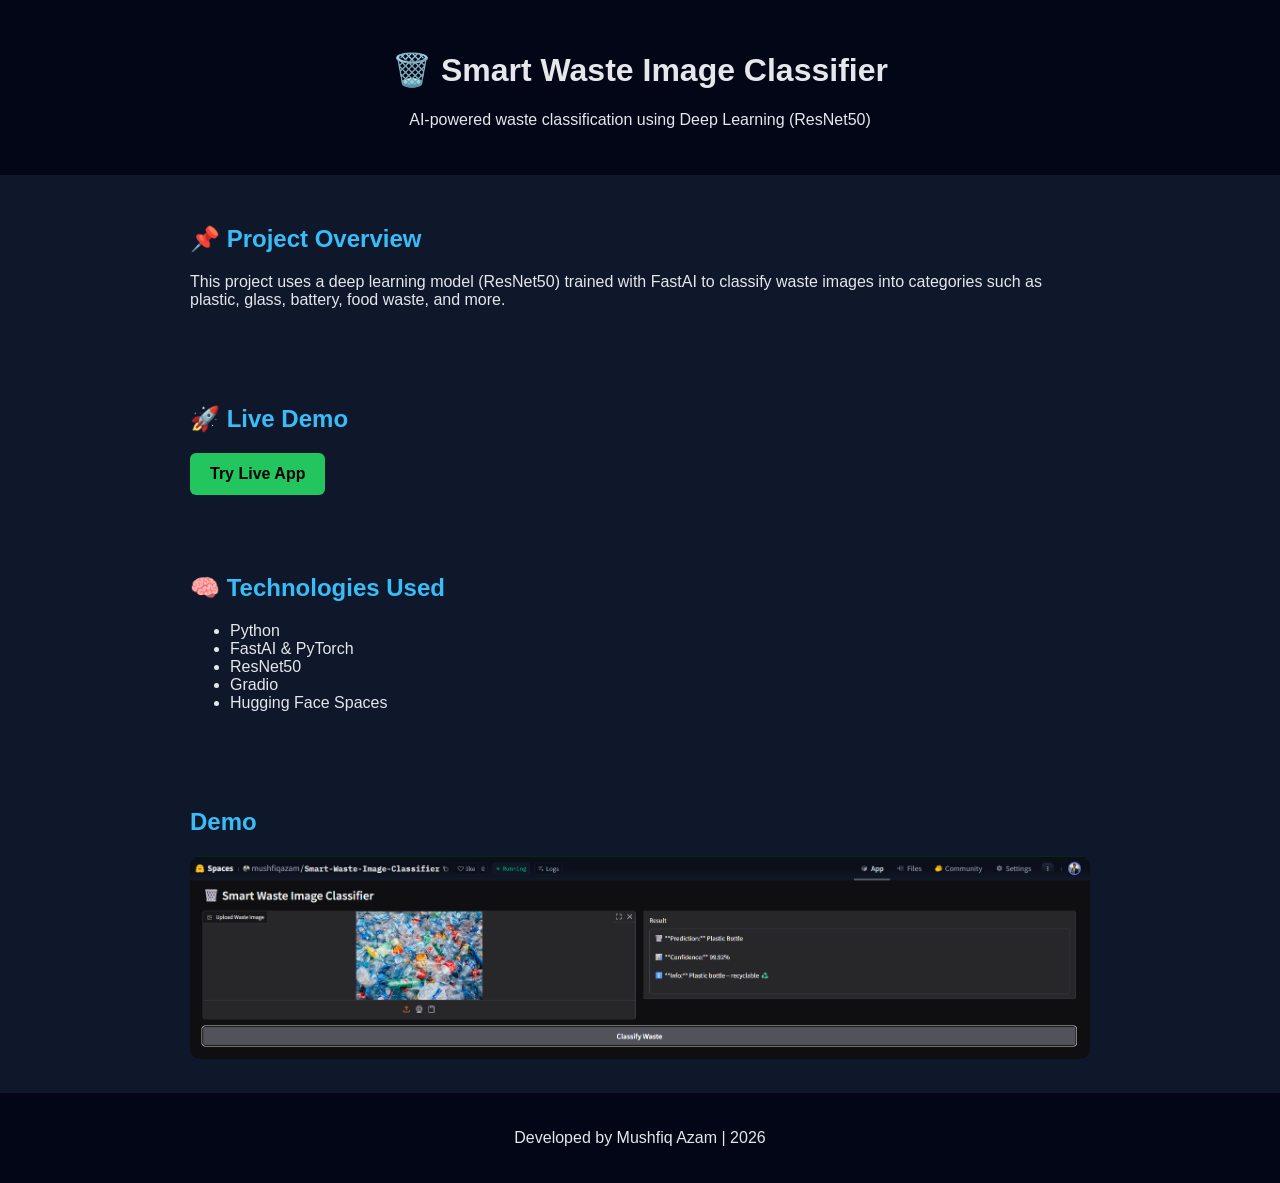
==== index.html @ 4e3b75c1 "Add files via upload" ====
<!DOCTYPE html>
<html lang="en">
<head>
  <meta charset="UTF-8">
  <title>Smart Waste Image Classifier</title>
  <link rel="stylesheet" href="style.css">
</head>
<body>

<header>
  <h1>🗑️ Smart Waste Image Classifier</h1>
  <p>AI-powered waste classification using Deep Learning (ResNet50)</p>
</header>

<section>
  <h2>📌 Project Overview</h2>
  <p>
    This project uses a deep learning model (ResNet50) trained with FastAI
    to classify waste images into categories such as plastic, glass,
    battery, food waste, and more.
  </p>
</section>

<section>
  <h2>🚀 Live Demo</h2>
  <a href="https://huggingface.co/spaces/mushfiqazam/Smart-Waste-Image-Classifier"
     target="_blank" class="btn">
     Try Live App
  </a>
</section>

<section>
  <h2>🧠 Technologies Used</h2>
  <ul>
    <li>Python</li>
    <li>FastAI & PyTorch</li>
    <li>ResNet50</li>
    <li>Gradio</li>
    <li>Hugging Face Spaces</li>
  </ul>
</section>

<section>
  <h2>Demo</h2>
  <img src="assets/demo.png" alt="Smart Waste Classifier Demo">
</section>

<footer>
  <p>Developed by Mushfiq Azam | 2026</p>
</footer>

</body>
</html>
---- style.css ----
body {
  font-family: Arial, sans-serif;
  background: #0f172a;
  color: #e5e7eb;
  margin: 0;
}

header {
  background: #020617;
  padding: 30px;
  text-align: center;
}

section {
  padding: 30px;
  max-width: 900px;
  margin: auto;
}

h2 {
  color: #38bdf8;
}

.btn {
  display: inline-block;
  padding: 12px 20px;
  background: #22c55e;
  color: black;
  text-decoration: none;
  border-radius: 6px;
  font-weight: bold;
}

img {
  max-width: 100%;
  border-radius: 10px;
}

footer {
  text-align: center;
  padding: 20px;
  background: #020617;
}
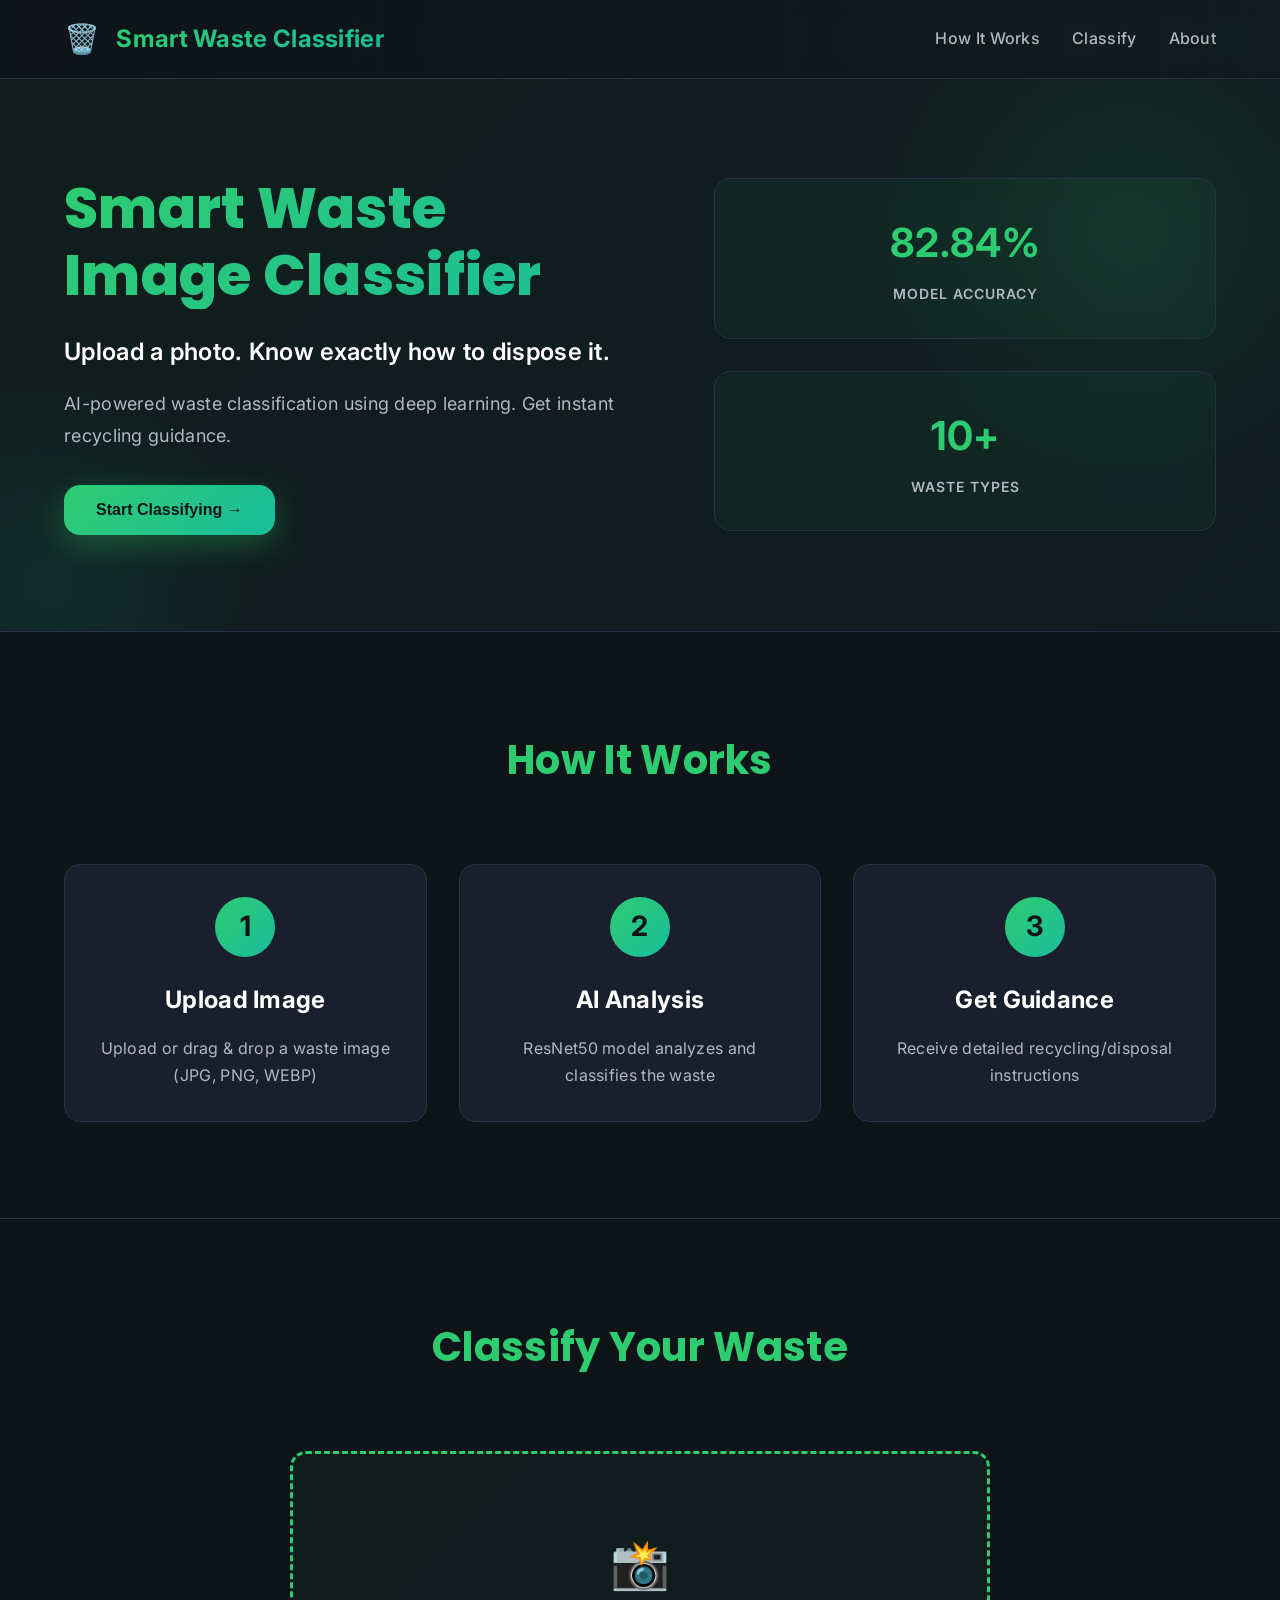
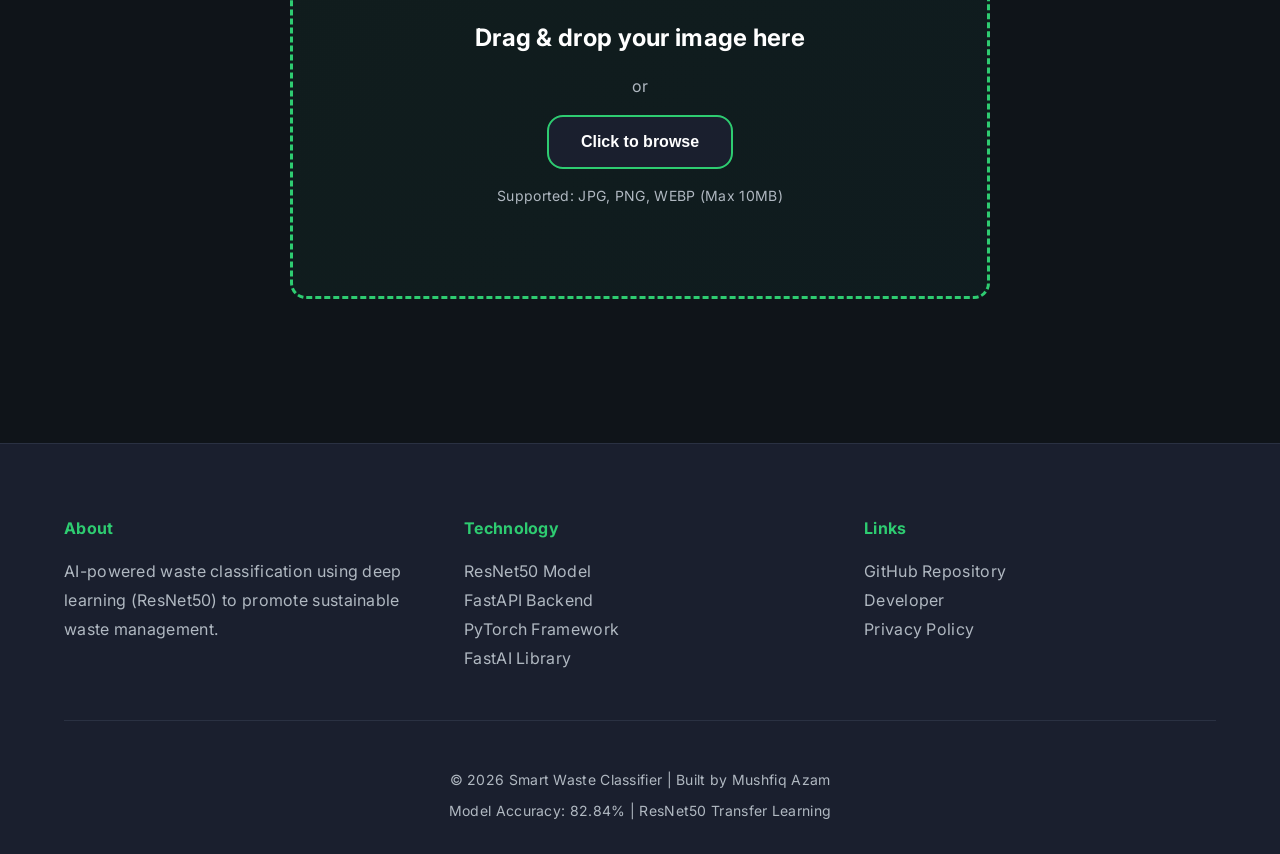
==== commit 1f203969: "Complete Phase 2: Frontend UI Design - Build modern, responsive landing page with hero section - Cre" ====
--- a/index.html
+++ b/index.html
@@ -1,53 +1,247 @@
-<!DOCTYPE html>
-<html lang="en">
-<head>
-  <meta charset="UTF-8">
-  <title>Smart Waste Image Classifier</title>
-  <link rel="stylesheet" href="style.css">
-</head>
-<body>
-
-<header>
-  <h1>🗑️ Smart Waste Image Classifier</h1>
-  <p>AI-powered waste classification using Deep Learning (ResNet50)</p>
-</header>
-
-<section>
-  <h2>📌 Project Overview</h2>
-  <p>
-    This project uses a deep learning model (ResNet50) trained with FastAI
-    to classify waste images into categories such as plastic, glass,
-    battery, food waste, and more.
-  </p>
-</section>
-
-<section>
-  <h2>🚀 Live Demo</h2>
-  <a href="https://huggingface.co/spaces/mushfiqazam/Smart-Waste-Image-Classifier"
-     target="_blank" class="btn">
-     Try Live App
-  </a>
-</section>
-
-<section>
-  <h2>🧠 Technologies Used</h2>
-  <ul>
-    <li>Python</li>
-    <li>FastAI & PyTorch</li>
-    <li>ResNet50</li>
-    <li>Gradio</li>
-    <li>Hugging Face Spaces</li>
-  </ul>
-</section>
-
-<section>
-  <h2>Demo</h2>
-  <img src="assets/demo.png" alt="Smart Waste Classifier Demo">
-</section>
-
-<footer>
-  <p>Developed by Mushfiq Azam | 2026</p>
-</footer>
-
-</body>
-</html>
+<!DOCTYPE html>
+<html lang="en">
+
+<head>
+  <meta charset="UTF-8">
+  <meta name="viewport" content="width=device-width, initial-scale=1.0">
+  <title>Smart Waste Classifier — AI-Powered Recycling Guide</title>
+  <meta name="description"
+    content="Upload a waste image and get instant recycling guidance. AI-powered classification using ResNet50.">
+  <meta name="theme-color" content="#2ECC71">
+
+  <!-- Open Graph / Social Sharing -->
+  <meta property="og:title" content="Smart Waste Classifier">
+  <meta property="og:description" content="Upload a photo. Know exactly how to dispose it.">
+  <meta property="og:type" content="website">
+  <meta property="og:url" content="https://mushfiq-azam.github.io/smart-waste-image-classifier/">
+
+  <!-- Favicon -->
+  <link rel="icon" type="image/svg+xml"
+    href="data:image/svg+xml,<svg xmlns='http://www.w3.org/2000/svg' viewBox='0 0 100 100'><text y='.9em' font-size='90'>🗑️</text></svg>">
+
+  <!-- Google Fonts -->
+  <link rel="preconnect" href="https://fonts.googleapis.com">
+  <link rel="preconnect" href="https://fonts.gstatic.com" crossorigin>
+  <link
+    href="https://fonts.googleapis.com/css2?family=Inter:wght@300;400;500;600;700&family=Poppins:wght@600;700;800&display=swap"
+    rel="stylesheet">
+
+  <link rel="stylesheet" href="style.css">
+</head>
+
+<body>
+
+  <!-- Navigation -->
+  <nav class="navbar">
+    <div class="container">
+      <div class="navbar-brand">
+        <span class="logo">🗑️</span>
+        <span class="brand-text">Smart Waste Classifier</span>
+      </div>
+      <div class="nav-links">
+        <a href="#how-it-works">How It Works</a>
+        <a href="#classifier">Classify</a>
+        <a href="#footer">About</a>
+      </div>
+    </div>
+  </nav>
+
+  <!-- Hero Section -->
+  <section class="hero">
+    <div class="container">
+      <div class="hero-content">
+        <h1 class="hero-title">
+          Smart Waste<br>Image Classifier
+        </h1>
+        <p class="hero-subtitle">
+          Upload a photo. Know exactly how to dispose it.
+        </p>
+        <p class="hero-description">
+          AI-powered waste classification using deep learning. Get instant recycling guidance.
+        </p>
+        <button class="btn-primary btn-lg" onclick="scrollToClassifier()">
+          Start Classifying →
+        </button>
+      </div>
+      <div class="hero-stats">
+        <div class="stat">
+          <div class="stat-number">82.84%</div>
+          <div class="stat-label">Model Accuracy</div>
+        </div>
+        <div class="stat">
+          <div class="stat-number">10+</div>
+          <div class="stat-label">Waste Types</div>
+        </div>
+      </div>
+    </div>
+  </section>
+
+  <!-- How It Works Section -->
+  <section id="how-it-works" class="how-it-works">
+    <div class="container">
+      <h2>How It Works</h2>
+      <div class="steps">
+        <div class="step">
+          <div class="step-number">1</div>
+          <h3>Upload Image</h3>
+          <p>Upload or drag & drop a waste image (JPG, PNG, WEBP)</p>
+        </div>
+        <div class="step">
+          <div class="step-number">2</div>
+          <h3>AI Analysis</h3>
+          <p>ResNet50 model analyzes and classifies the waste</p>
+        </div>
+        <div class="step">
+          <div class="step-number">3</div>
+          <h3>Get Guidance</h3>
+          <p>Receive detailed recycling/disposal instructions</p>
+        </div>
+      </div>
+    </div>
+  </section>
+
+  <!-- Classifier Section -->
+  <section id="classifier" class="classifier">
+    <div class="container">
+      <h2>Classify Your Waste</h2>
+
+      <!-- Upload Area -->
+      <div id="upload-section" class="upload-section">
+        <div id="upload-area" class="upload-area">
+          <div class="upload-icon">📸</div>
+          <h3>Drag & drop your image here</h3>
+          <p>or</p>
+          <button type="button" class="btn-secondary" onclick="document.getElementById('file-input').click()">
+            Click to browse
+          </button>
+          <p class="upload-hint">Supported: JPG, PNG, WEBP (Max 10MB)</p>
+          <input type="file" id="file-input" hidden accept="image/jpeg,image/png,image/webp">
+        </div>
+
+        <!-- Image Preview -->
+        <div id="preview-section" class="preview-section hidden">
+          <img id="preview-image" src="" alt="Preview">
+          <button class="btn-remove" onclick="resetClassifier()" title="Remove image">✕</button>
+        </div>
+      </div>
+
+      <!-- Loading Spinner -->
+      <div id="loading" class="loading hidden">
+        <div class="spinner"></div>
+        <p>Analyzing image...</p>
+      </div>
+
+      <!-- Result Section -->
+      <div id="result-section" class="result-section hidden">
+        <div class="result-card">
+          <div class="result-header">
+            <h3>Prediction Result</h3>
+          </div>
+
+          <div class="result-content">
+            <!-- Waste Category -->
+            <div class="category-display">
+              <div id="category-badge" class="category-badge">
+                <span id="category-label">Loading...</span>
+              </div>
+            </div>
+
+            <!-- Confidence -->
+            <div class="confidence-section">
+              <div class="confidence-label">
+                <span>Confidence</span>
+                <span id="confidence-percent">0%</span>
+              </div>
+              <div class="confidence-bar-container">
+                <div id="confidence-bar" class="confidence-bar" style="width: 0%"></div>
+              </div>
+            </div>
+
+            <!-- Recyclable Status -->
+            <div id="recyclable-status" class="recyclable-status">
+              <span id="recyclable-icon">♻️</span>
+              <span id="recyclable-text">Recyclable</span>
+            </div>
+
+            <!-- Guidance -->
+            <div class="guidance-section">
+              <h4>♻️ Disposal Guidance</h4>
+              <p id="guidance-text">Loading guidance...</p>
+            </div>
+
+            <!-- Tips -->
+            <div id="tips-section" class="tips-section">
+              <h4>💡 Tips</h4>
+              <ul id="tips-list">
+                <li>Check local guidelines</li>
+              </ul>
+            </div>
+
+            <!-- Low Confidence Warning -->
+            <div id="low-confidence-warning" class="warning hidden">
+              <span class="warning-icon">⚠️</span>
+              <span>Low confidence detected. Try a clearer photo for better results.</span>
+            </div>
+          </div>
+
+          <!-- Action Buttons -->
+          <div class="result-actions">
+            <button class="btn-primary" onclick="resetClassifier()">
+              🔄 Try Another Image
+            </button>
+            <button class="btn-secondary" id="share-btn" onclick="shareResult()">
+              📤 Share Result
+            </button>
+          </div>
+        </div>
+      </div>
+
+      <!-- Error Message -->
+      <div id="error-message" class="error-message hidden">
+        <span class="error-icon">❌</span>
+        <span id="error-text">An error occurred</span>
+        <button class="error-close" onclick="closeError()">✕</button>
+      </div>
+    </div>
+  </section>
+
+  <!-- Footer -->
+  <footer id="footer" class="footer">
+    <div class="container">
+      <div class="footer-content">
+        <div class="footer-section">
+          <h4>About</h4>
+          <p>AI-powered waste classification using deep learning (ResNet50) to promote sustainable waste management.</p>
+        </div>
+        <div class="footer-section">
+          <h4>Technology</h4>
+          <ul>
+            <li>ResNet50 Model</li>
+            <li>FastAPI Backend</li>
+            <li>PyTorch Framework</li>
+            <li>FastAI Library</li>
+          </ul>
+        </div>
+        <div class="footer-section">
+          <h4>Links</h4>
+          <ul>
+            <li><a href="https://github.com/Mushfiq-Azam/smart-waste-image-classifier" target="_blank">GitHub
+                Repository</a></li>
+            <li><a href="https://github.com/Mushfiq-Azam" target="_blank">Developer</a></li>
+            <li><a href="#" target="_blank">Privacy Policy</a></li>
+          </ul>
+        </div>
+      </div>
+      <div class="footer-bottom">
+        <p>&copy; 2026 Smart Waste Classifier | Built by Mushfiq Azam</p>
+        <p>Model Accuracy: 82.84% | ResNet50 Transfer Learning</p>
+      </div>
+    </div>
+  </footer>
+
+  <!-- Scripts -->
+  <script src="assets/app.js"></script>
+
+</body>
+
+</html>
--- a/style.css
+++ b/style.css
@@ -1,43 +1,930 @@
-body {
-  font-family: Arial, sans-serif;
-  background: #0f172a;
-  color: #e5e7eb;
-  margin: 0;
-}
-
-header {
-  background: #020617;
-  padding: 30px;
-  text-align: center;
-}
-
-section {
-  padding: 30px;
-  max-width: 900px;
-  margin: auto;
-}
-
-h2 {
-  color: #38bdf8;
-}
-
-.btn {
-  display: inline-block;
-  padding: 12px 20px;
-  background: #22c55e;
-  color: black;
-  text-decoration: none;
-  border-radius: 6px;
-  font-weight: bold;
-}
-
-img {
-  max-width: 100%;
-  border-radius: 10px;
-}
-
-footer {
-  text-align: center;
-  padding: 20px;
-  background: #020617;
-}
+/* ===========================
+   GLOBAL STYLES & VARIABLES
+   =========================== */
+
+:root {
+  --primary-color: #2ECC71;
+  --secondary-color: #1ABC9C;
+  --dark-bg: #0F1419;
+  --card-bg: #1A1F2E;
+  --text-primary: #FFFFFF;
+  --text-secondary: #B0B8C1;
+  --border-color: #2A3142;
+  --success: #27AE60;
+  --warning: #F39C12;
+  --danger: #E74C3C;
+  --info: #3498DB;
+
+  --spacing-xs: 0.25rem;
+  --spacing-sm: 0.5rem;
+  --spacing-md: 1rem;
+  --spacing-lg: 1.5rem;
+  --spacing-xl: 2rem;
+  --spacing-2xl: 3rem;
+
+  --radius-sm: 0.375rem;
+  --radius-md: 0.5rem;
+  --radius-lg: 1rem;
+  --radius-xl: 1.5rem;
+
+  --transition: all 0.3s ease;
+}
+
+* {
+  margin: 0;
+  padding: 0;
+  box-sizing: border-box;
+}
+
+html {
+  scroll-behavior: smooth;
+}
+
+body {
+  font-family: 'Inter', sans-serif;
+  background-color: var(--dark-bg);
+  color: var(--text-primary);
+  line-height: 1.6;
+  letter-spacing: 0.3px;
+}
+
+.container {
+  max-width: 1200px;
+  margin: 0 auto;
+  padding: 0 var(--spacing-lg);
+}
+
+/* ===========================
+   NAVIGATION
+   =========================== */
+
+.navbar {
+  background: linear-gradient(to right, rgba(15, 20, 25, 0.95), rgba(26, 188, 156, 0.05));
+  backdrop-filter: blur(10px);
+  border-bottom: 1px solid var(--border-color);
+  position: sticky;
+  top: 0;
+  z-index: 100;
+  padding: var(--spacing-md) 0;
+}
+
+.navbar .container {
+  display: flex;
+  justify-content: space-between;
+  align-items: center;
+}
+
+.navbar-brand {
+  display: flex;
+  align-items: center;
+  gap: var(--spacing-md);
+  font-size: 1.5rem;
+  font-weight: 700;
+  color: var(--primary-color);
+}
+
+.logo {
+  font-size: 1.8rem;
+}
+
+.brand-text {
+  background: linear-gradient(135deg, var(--primary-color), var(--secondary-color));
+  -webkit-background-clip: text;
+  -webkit-text-fill-color: transparent;
+  background-clip: text;
+}
+
+.nav-links {
+  display: flex;
+  gap: var(--spacing-xl);
+  align-items: center;
+}
+
+.nav-links a {
+  color: var(--text-secondary);
+  text-decoration: none;
+  font-weight: 500;
+  transition: var(--transition);
+  position: relative;
+}
+
+.nav-links a::after {
+  content: '';
+  position: absolute;
+  bottom: -4px;
+  left: 0;
+  width: 0;
+  height: 2px;
+  background: var(--primary-color);
+  transition: width 0.3s ease;
+}
+
+.nav-links a:hover {
+  color: var(--primary-color);
+}
+
+.nav-links a:hover::after {
+  width: 100%;
+}
+
+/* ===========================
+   HERO SECTION
+   =========================== */
+
+.hero {
+  background: linear-gradient(135deg, rgba(46, 204, 113, 0.05) 0%, rgba(26, 188, 156, 0.05) 100%);
+  border-bottom: 1px solid var(--border-color);
+  padding: calc(var(--spacing-2xl) * 2) var(--spacing-lg);
+  position: relative;
+  overflow: hidden;
+}
+
+.hero::before {
+  content: '';
+  position: absolute;
+  width: 500px;
+  height: 500px;
+  background: radial-gradient(circle, rgba(46, 204, 113, 0.1) 0%, transparent 70%);
+  border-radius: 50%;
+  top: -100px;
+  right: -100px;
+}
+
+.hero::after {
+  content: '';
+  position: absolute;
+  width: 400px;
+  height: 400px;
+  background: radial-gradient(circle, rgba(26, 188, 156, 0.1) 0%, transparent 70%);
+  border-radius: 50%;
+  bottom: -150px;
+  left: -150px;
+}
+
+.hero .container {
+  display: grid;
+  grid-template-columns: 1.2fr 1fr;
+  gap: var(--spacing-2xl);
+  align-items: center;
+  position: relative;
+  z-index: 1;
+}
+
+.hero-content h1 {
+  font-family: 'Poppins', sans-serif;
+  font-size: 3.5rem;
+  font-weight: 800;
+  line-height: 1.2;
+  margin-bottom: var(--spacing-lg);
+  background: linear-gradient(135deg, var(--primary-color), var(--secondary-color));
+  -webkit-background-clip: text;
+  -webkit-text-fill-color: transparent;
+  background-clip: text;
+  animation: fadeInUp 0.6s ease 0.2s both;
+}
+
+.hero-subtitle {
+  font-size: 1.5rem;
+  font-weight: 600;
+  color: var(--text-primary);
+  margin-bottom: var(--spacing-md);
+  animation: fadeInUp 0.6s ease 0.3s both;
+}
+
+.hero-description {
+  font-size: 1.125rem;
+  color: var(--text-secondary);
+  margin-bottom: var(--spacing-xl);
+  animation: fadeInUp 0.6s ease 0.4s both;
+  line-height: 1.8;
+}
+
+.btn-lg {
+  animation: fadeInUp 0.6s ease 0.5s both;
+}
+
+.hero-stats {
+  display: flex;
+  gap: var(--spacing-xl);
+  flex-direction: column;
+  justify-content: center;
+}
+
+.stat {
+  background: rgba(46, 204, 113, 0.05);
+  border: 1px solid var(--border-color);
+  padding: var(--spacing-xl);
+  border-radius: var(--radius-lg);
+  text-align: center;
+  backdrop-filter: blur(10px);
+  transition: var(--transition);
+}
+
+.stat:hover {
+  background: rgba(46, 204, 113, 0.1);
+  border-color: var(--primary-color);
+  transform: translateY(-4px);
+}
+
+.stat-number {
+  font-size: 2.5rem;
+  font-weight: 700;
+  color: var(--primary-color);
+  margin-bottom: var(--spacing-sm);
+}
+
+.stat-label {
+  color: var(--text-secondary);
+  font-size: 0.875rem;
+  font-weight: 600;
+  text-transform: uppercase;
+  letter-spacing: 1px;
+}
+
+/* ===========================
+   HOW IT WORKS
+   =========================== */
+
+.how-it-works {
+  padding: calc(var(--spacing-2xl) * 2) var(--spacing-lg);
+  border-bottom: 1px solid var(--border-color);
+}
+
+.how-it-works h2 {
+  font-family: 'Poppins', sans-serif;
+  font-size: 2.5rem;
+  margin-bottom: calc(var(--spacing-2xl) * 1.5);
+  text-align: center;
+  color: var(--primary-color);
+}
+
+.steps {
+  display: grid;
+  grid-template-columns: repeat(auto-fit, minmax(280px, 1fr));
+  gap: var(--spacing-xl);
+}
+
+.step {
+  background: var(--card-bg);
+  border: 1px solid var(--border-color);
+  padding: var(--spacing-xl);
+  border-radius: var(--radius-lg);
+  text-align: center;
+  transition: var(--transition);
+  position: relative;
+}
+
+.step::before {
+  content: '';
+  position: absolute;
+  top: 0;
+  left: 0;
+  right: 0;
+  height: 4px;
+  background: linear-gradient(to right, var(--primary-color), var(--secondary-color));
+  border-radius: var(--radius-lg) var(--radius-lg) 0 0;
+  transform: scaleX(0);
+  transition: transform 0.3s ease;
+}
+
+.step:hover::before {
+  transform: scaleX(1);
+}
+
+.step:hover {
+  background: rgba(46, 204, 113, 0.05);
+  transform: translateY(-8px);
+}
+
+.step-number {
+  display: inline-flex;
+  align-items: center;
+  justify-content: center;
+  width: 60px;
+  height: 60px;
+  background: linear-gradient(135deg, var(--primary-color), var(--secondary-color));
+  color: var(--dark-bg);
+  font-size: 1.75rem;
+  font-weight: 700;
+  border-radius: 50%;
+  margin-bottom: var(--spacing-lg);
+}
+
+.step h3 {
+  font-size: 1.5rem;
+  margin-bottom: var(--spacing-md);
+  color: var(--text-primary);
+}
+
+.step p {
+  color: var(--text-secondary);
+  line-height: 1.7;
+}
+
+/* ===========================
+   CLASSIFIER SECTION
+   =========================== */
+
+.classifier {
+  padding: calc(var(--spacing-2xl) * 2) var(--spacing-lg);
+}
+
+.classifier h2 {
+  font-family: 'Poppins', sans-serif;
+  font-size: 2.5rem;
+  margin-bottom: calc(var(--spacing-2xl) * 1.5);
+  text-align: center;
+  color: var(--primary-color);
+}
+
+/* Upload Area */
+.upload-section {
+  max-width: 700px;
+  margin: 0 auto var(--spacing-2xl);
+}
+
+.upload-area {
+  background: linear-gradient(135deg, rgba(46, 204, 113, 0.05), rgba(26, 188, 156, 0.05));
+  border: 3px dashed var(--primary-color);
+  border-radius: var(--radius-lg);
+  padding: calc(var(--spacing-2xl) * 1.5);
+  text-align: center;
+  cursor: pointer;
+  transition: var(--transition);
+  position: relative;
+}
+
+.upload-area.drag-over {
+  background: linear-gradient(135deg, rgba(46, 204, 113, 0.15), rgba(26, 188, 156, 0.15));
+  border-color: var(--secondary-color);
+  transform: scale(1.02);
+}
+
+.upload-icon {
+  font-size: 3rem;
+  margin-bottom: var(--spacing-md);
+  animation: float 3s ease-in-out infinite;
+}
+
+@keyframes float {
+
+  0%,
+  100% {
+    transform: translateY(0);
+  }
+
+  50% {
+    transform: translateY(-10px);
+  }
+}
+
+.upload-area h3 {
+  font-size: 1.5rem;
+  margin-bottom: var(--spacing-md);
+  color: var(--text-primary);
+}
+
+.upload-area p {
+  color: var(--text-secondary);
+  margin-bottom: var(--spacing-md);
+}
+
+.upload-hint {
+  font-size: 0.875rem;
+  color: var(--text-secondary);
+  margin-top: var(--spacing-md);
+}
+
+.preview-section {
+  position: relative;
+  max-width: 100%;
+  margin: 0 auto;
+}
+
+.preview-section img {
+  width: 100%;
+  max-height: 400px;
+  object-fit: contain;
+  border-radius: var(--radius-lg);
+  border: 1px solid var(--border-color);
+  animation: slideIn 0.3s ease;
+}
+
+.btn-remove {
+  position: absolute;
+  top: var(--spacing-md);
+  right: var(--spacing-md);
+  width: 40px;
+  height: 40px;
+  background: rgba(231, 76, 60, 0.9);
+  color: white;
+  border: none;
+  border-radius: 50%;
+  font-size: 1.5rem;
+  cursor: pointer;
+  transition: var(--transition);
+  display: flex;
+  align-items: center;
+  justify-content: center;
+}
+
+.btn-remove:hover {
+  background: rgba(231, 76, 60, 1);
+  transform: scale(1.1);
+}
+
+.hidden {
+  display: none !important;
+}
+
+/* Loading Spinner */
+.loading {
+  text-align: center;
+  padding: var(--spacing-2xl);
+  margin-bottom: var(--spacing-xl);
+}
+
+.spinner {
+  width: 50px;
+  height: 50px;
+  border: 4px solid rgba(46, 204, 113, 0.1);
+  border-top: 4px solid var(--primary-color);
+  border-radius: 50%;
+  animation: spin 1s linear infinite;
+  margin: 0 auto var(--spacing-lg);
+}
+
+@keyframes spin {
+  0% {
+    transform: rotate(0deg);
+  }
+
+  100% {
+    transform: rotate(360deg);
+  }
+}
+
+.loading p {
+  color: var(--text-secondary);
+  font-size: 1rem;
+}
+
+/* Result Section */
+.result-section {
+  animation: slideIn 0.3s ease;
+}
+
+.result-card {
+  background: var(--card-bg);
+  border: 1px solid var(--border-color);
+  border-radius: var(--radius-lg);
+  overflow: hidden;
+  box-shadow: 0 20px 60px rgba(46, 204, 113, 0.1);
+}
+
+.result-header {
+  background: linear-gradient(135deg, var(--primary-color), var(--secondary-color));
+  padding: var(--spacing-lg);
+  color: var(--dark-bg);
+}
+
+.result-header h3 {
+  font-size: 1.5rem;
+  font-weight: 700;
+}
+
+.result-content {
+  padding: var(--spacing-xl);
+}
+
+.category-display {
+  text-align: center;
+  margin-bottom: var(--spacing-xl);
+}
+
+.category-badge {
+  display: inline-block;
+  padding: var(--spacing-md) var(--spacing-xl);
+  border-radius: var(--radius-lg);
+  font-size: 1.75rem;
+  font-weight: 700;
+  color: white;
+  text-transform: capitalize;
+  box-shadow: 0 10px 30px rgba(46, 204, 113, 0.3);
+  animation: slideDown 0.5s ease;
+}
+
+.confidence-section {
+  margin-bottom: var(--spacing-xl);
+}
+
+.confidence-label {
+  display: flex;
+  justify-content: space-between;
+  margin-bottom: var(--spacing-sm);
+  font-weight: 600;
+}
+
+.confidence-bar-container {
+  background: rgba(46, 204, 113, 0.1);
+  border-radius: var(--radius-lg);
+  height: 12px;
+  overflow: hidden;
+  border: 1px solid var(--border-color);
+}
+
+.confidence-bar {
+  background: linear-gradient(to right, var(--primary-color), var(--secondary-color));
+  height: 100%;
+  border-radius: var(--radius-lg);
+  animation: slideInWidth 0.8s ease;
+  box-shadow: 0 0 20px var(--primary-color);
+}
+
+@keyframes slideInWidth {
+  from {
+    width: 0 !important;
+  }
+}
+
+.recyclable-status {
+  display: flex;
+  align-items: center;
+  justify-content: center;
+  gap: var(--spacing-md);
+  padding: var(--spacing-lg);
+  background: rgba(46, 204, 113, 0.1);
+  border-radius: var(--radius-lg);
+  margin-bottom: var(--spacing-xl);
+  font-weight: 600;
+  color: var(--primary-color);
+  border: 1px solid rgba(46, 204, 113, 0.3);
+  font-size: 1.1rem;
+}
+
+.recyclable-status.not-recyclable {
+  background: rgba(231, 76, 60, 0.1);
+  color: var(--danger);
+  border-color: rgba(231, 76, 60, 0.3);
+}
+
+.guidance-section,
+.tips-section {
+  margin-bottom: var(--spacing-xl);
+}
+
+.guidance-section h4,
+.tips-section h4 {
+  font-size: 1.1rem;
+  margin-bottom: var(--spacing-md);
+  color: var(--primary-color);
+}
+
+.guidance-section p {
+  color: var(--text-secondary);
+  line-height: 1.8;
+  padding: var(--spacing-md);
+  background: rgba(46, 204, 113, 0.05);
+  border-left: 4px solid var(--primary-color);
+  border-radius: var(--radius-md);
+}
+
+.tips-section ul {
+  list-style: none;
+  display: grid;
+  grid-template-columns: 1fr 1fr;
+  gap: var(--spacing-md);
+}
+
+.tips-section li {
+  padding: var(--spacing-md);
+  background: rgba(26, 188, 156, 0.05);
+  border: 1px solid var(--border-color);
+  border-radius: var(--radius-md);
+  display: flex;
+  align-items: center;
+  color: var(--text-secondary);
+}
+
+.tips-section li::before {
+  content: '✓';
+  display: inline-block;
+  width: 24px;
+  height: 24px;
+  background: var(--primary-color);
+  color: var(--dark-bg);
+  border-radius: 50%;
+  text-align: center;
+  line-height: 1;
+  margin-right: var(--spacing-md);
+  font-weight: 700;
+  flex-shrink: 0;
+}
+
+/* Warning */
+.warning {
+  display: flex;
+  align-items: center;
+  gap: var(--spacing-md);
+  padding: var(--spacing-lg);
+  background: rgba(243, 156, 18, 0.1);
+  border: 1px solid rgba(243, 156, 18, 0.3);
+  border-radius: var(--radius-md);
+  color: var(--warning);
+  margin-bottom: var(--spacing-xl);
+  animation: slideIn 0.3s ease;
+}
+
+.warning-icon {
+  font-size: 1.5rem;
+  flex-shrink: 0;
+}
+
+/* Result Actions */
+.result-actions {
+  display: flex;
+  gap: var(--spacing-md);
+  padding-top: var(--spacing-xl);
+  border-top: 1px solid var(--border-color);
+}
+
+.result-actions button {
+  flex: 1;
+}
+
+/* Error Message */
+.error-message {
+  display: flex;
+  align-items: center;
+  gap: var(--spacing-md);
+  padding: var(--spacing-lg);
+  background: rgba(231, 76, 60, 0.1);
+  border: 1px solid var(--danger);
+  border-radius: var(--radius-lg);
+  color: var(--danger);
+  margin-bottom: var(--spacing-xl);
+  animation: slideIn 0.3s ease;
+}
+
+.error-icon {
+  font-size: 1.5rem;
+  flex-shrink: 0;
+}
+
+.error-message span:first-of-type {
+  flex: 1;
+}
+
+.error-close {
+  background: none;
+  border: none;
+  color: var(--danger);
+  font-size: 1.5rem;
+  cursor: pointer;
+  transition: var(--transition);
+}
+
+.error-close:hover {
+  transform: scale(1.2);
+}
+
+/* ===========================
+   BUTTONS
+   =========================== */
+
+.btn-primary,
+.btn-secondary {
+  padding: var(--spacing-md) var(--spacing-xl);
+  border: none;
+  border-radius: var(--radius-lg);
+  font-size: 1rem;
+  font-weight: 600;
+  cursor: pointer;
+  transition: var(--transition);
+  text-decoration: none;
+  display: inline-block;
+  text-align: center;
+}
+
+.btn-primary {
+  background: linear-gradient(135deg, var(--primary-color), var(--secondary-color));
+  color: var(--dark-bg);
+  box-shadow: 0 10px 30px rgba(46, 204, 113, 0.3);
+}
+
+.btn-primary:hover {
+  transform: translateY(-4px);
+  box-shadow: 0 15px 40px rgba(46, 204, 113, 0.4);
+}
+
+.btn-primary:active {
+  transform: translateY(-2px);
+}
+
+.btn-secondary {
+  background: var(--card-bg);
+  color: var(--text-primary);
+  border: 2px solid var(--primary-color);
+}
+
+.btn-secondary:hover {
+  background: rgba(46, 204, 113, 0.1);
+  transform: translateY(-4px);
+}
+
+/* ===========================
+   FOOTER
+   =========================== */
+
+.footer {
+  background: var(--card-bg);
+  border-top: 1px solid var(--border-color);
+  padding: calc(var(--spacing-2xl) * 1.5) var(--spacing-lg) var(--spacing-xl);
+}
+
+.footer-content {
+  display: grid;
+  grid-template-columns: repeat(auto-fit, minmax(250px, 1fr));
+  gap: var(--spacing-2xl);
+  margin-bottom: var(--spacing-2xl);
+  padding-bottom: var(--spacing-2xl);
+  border-bottom: 1px solid var(--border-color);
+}
+
+.footer-section h4 {
+  color: var(--primary-color);
+  margin-bottom: var(--spacing-md);
+  font-weight: 700;
+}
+
+.footer-section p,
+.footer-section ul {
+  color: var(--text-secondary);
+  line-height: 1.8;
+  list-style: none;
+}
+
+.footer-section a {
+  color: var(--text-secondary);
+  text-decoration: none;
+  transition: var(--transition);
+}
+
+.footer-section a:hover {
+  color: var(--primary-color);
+}
+
+.footer-bottom {
+  text-align: center;
+  color: var(--text-secondary);
+  font-size: 0.875rem;
+}
+
+.footer-bottom p:first-child {
+  margin-bottom: var(--spacing-sm);
+}
+
+/* ===========================
+   ANIMATIONS
+   =========================== */
+
+@keyframes fadeInUp {
+  from {
+    opacity: 0;
+    transform: translateY(30px);
+  }
+
+  to {
+    opacity: 1;
+    transform: translateY(0);
+  }
+}
+
+@keyframes slideIn {
+  from {
+    opacity: 0;
+    transform: translateX(-20px);
+  }
+
+  to {
+    opacity: 1;
+    transform: translateX(0);
+  }
+}
+
+@keyframes slideDown {
+  from {
+    opacity: 0;
+    transform: translateY(-10px);
+  }
+
+  to {
+    opacity: 1;
+    transform: translateY(0);
+  }
+}
+
+/* ===========================
+   RESPONSIVE DESIGN
+   =========================== */
+
+@media (max-width: 768px) {
+  .container {
+    padding: 0 var(--spacing-md);
+  }
+
+  .hero .container {
+    grid-template-columns: 1fr;
+    gap: var(--spacing-xl);
+  }
+
+  .hero-content h1 {
+    font-size: 2.5rem;
+  }
+
+  .hero-subtitle {
+    font-size: 1.25rem;
+  }
+
+  .nav-links {
+    gap: var(--spacing-lg);
+  }
+
+  .how-it-works h2,
+  .classifier h2 {
+    font-size: 2rem;
+  }
+
+  .steps {
+    grid-template-columns: 1fr;
+  }
+
+  .tips-section ul {
+    grid-template-columns: 1fr;
+  }
+
+  .result-actions {
+    flex-direction: column;
+  }
+
+  .result-actions button {
+    width: 100%;
+  }
+
+  .footer-content {
+    grid-template-columns: 1fr;
+  }
+}
+
+@media (max-width: 480px) {
+  .navbar .container {
+    flex-direction: column;
+    gap: var(--spacing-md);
+  }
+
+  .nav-links {
+    justify-content: center;
+    gap: var(--spacing-md);
+    font-size: 0.875rem;
+  }
+
+  .hero {
+    padding: var(--spacing-2xl) var(--spacing-md);
+  }
+
+  .hero-content h1 {
+    font-size: 2rem;
+  }
+
+  .hero-subtitle {
+    font-size: 1rem;
+  }
+
+  .hero-stats {
+    gap: var(--spacing-lg);
+  }
+
+  .upload-area {
+    padding: var(--spacing-xl) var(--spacing-md);
+  }
+
+  .upload-icon {
+    font-size: 2.5rem;
+  }
+
+  .category-badge {
+    font-size: 1.5rem;
+  }
+
+  .btn-primary,
+  .btn-secondary {
+    width: 100%;
+    padding: var(--spacing-md);
+  }
+
+  .warning,
+  .error-message {
+    flex-direction: column;
+    text-align: center;
+  }
+}
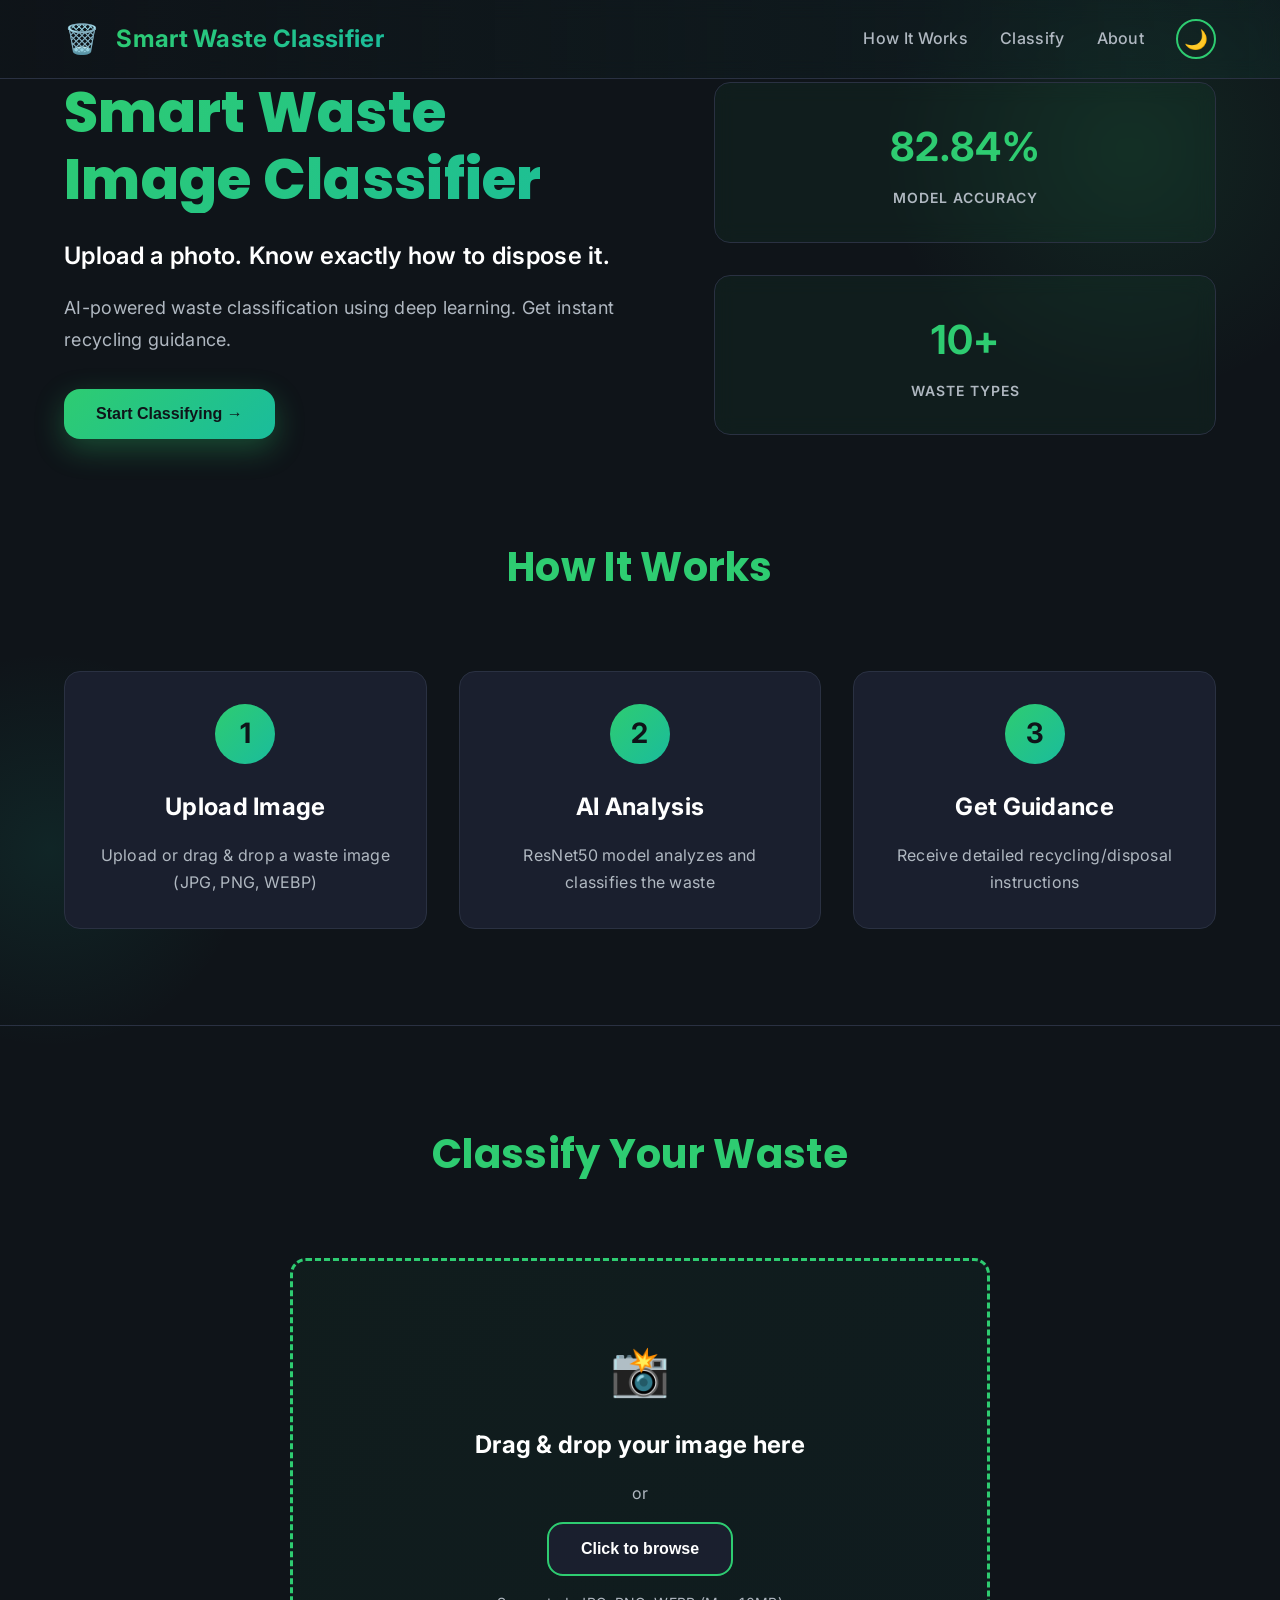
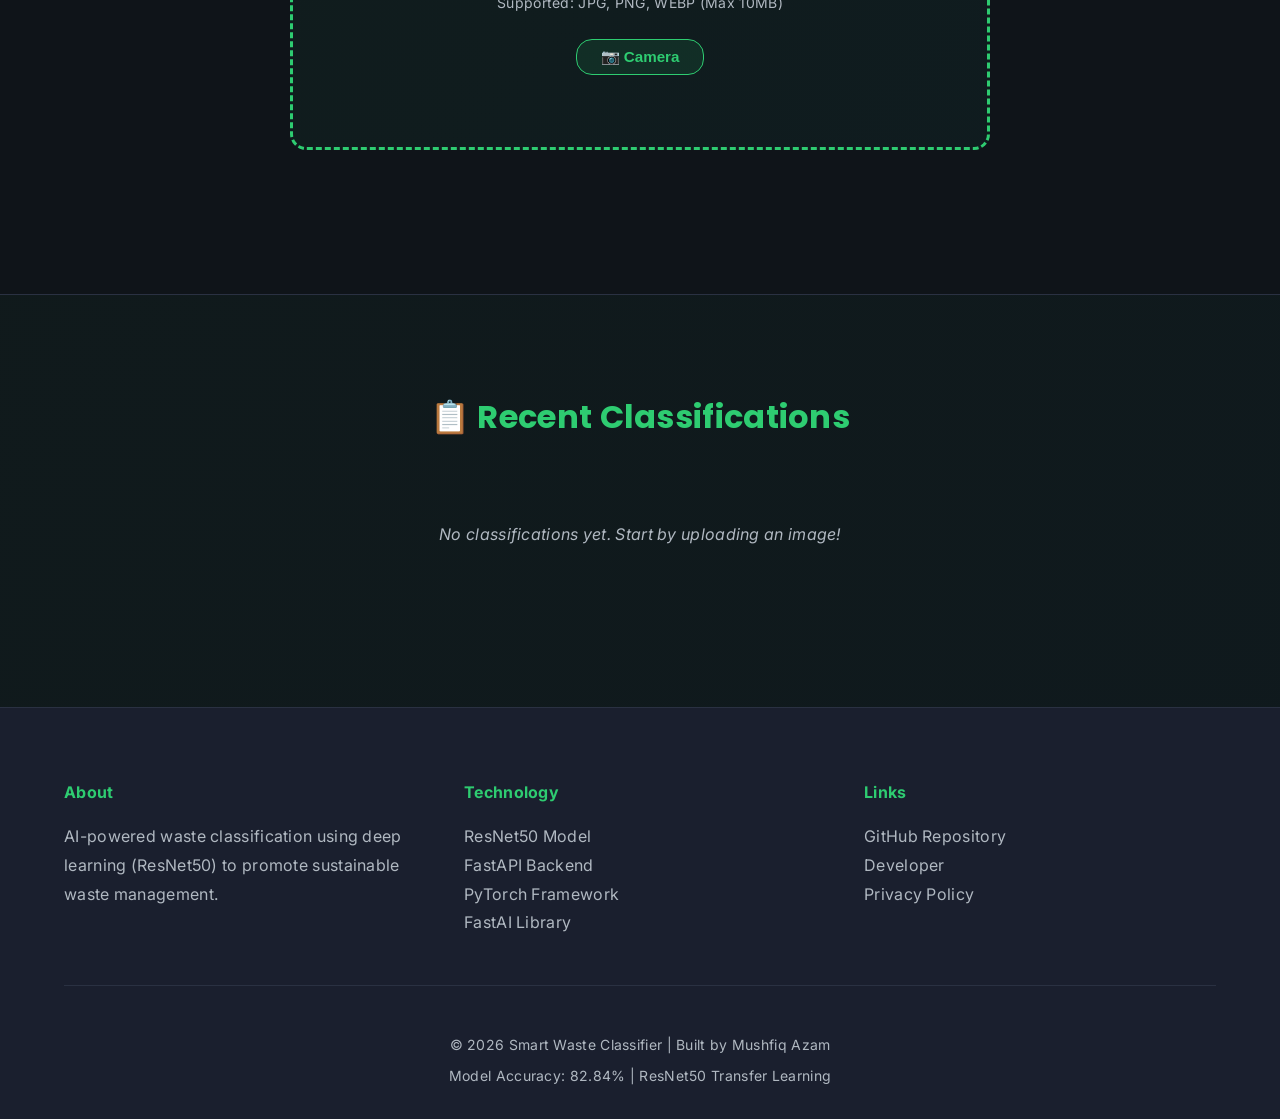
==== commit d19ff6f6: "Complete Phase 7: Polish, Testing & Extra Features FRONTEND POLISH: - Add dark/light mode toggle wit" ====
--- a/index.html
+++ b/index.html
@@ -42,6 +42,9 @@
         <a href="#how-it-works">How It Works</a>
         <a href="#classifier">Classify</a>
         <a href="#footer">About</a>
+        <button id="theme-toggle" class="theme-toggle" title="Toggle dark/light mode">
+          <span class="theme-icon">🌙</span>
+        </button>
       </div>
     </div>
   </nav>
@@ -115,7 +118,13 @@
             Click to browse
           </button>
           <p class="upload-hint">Supported: JPG, PNG, WEBP (Max 10MB)</p>
+          <div class="upload-options">
+            <button type="button" class="btn-upload-option" onclick="startCamera()" id="camera-btn" title="Take a photo">
+              📷 Camera
+            </button>
+          </div>
           <input type="file" id="file-input" hidden accept="image/jpeg,image/png,image/webp">
+          <input type="file" id="camera-input" hidden accept="image/*" capture="environment">
         </div>
 
         <!-- Image Preview -->
@@ -205,6 +214,19 @@
     </div>
   </section>
 
+  <!-- History Section -->
+  <section id="history-section" class="history-section">
+    <div class="container">
+      <h2>📋 Recent Classifications</h2>
+      <div id="history-list" class="history-list">
+        <p class="history-empty">No classifications yet. Start by uploading an image!</p>
+      </div>
+      <button id="clear-history-btn" class="btn-secondary" onclick="clearHistory()" style="display: none;">
+        🗑️ Clear History
+      </button>
+    </div>
+  </section>
+
   <!-- Footer -->
   <footer id="footer" class="footer">
     <div class="container">
@@ -240,6 +262,7 @@
   </footer>
 
   <!-- Scripts -->
+  <script src="assets/config.js"></script>
   <script src="assets/app.js"></script>
 
 </body>
--- a/style.css
+++ b/style.css
@@ -30,6 +30,15 @@
   --transition: all 0.3s ease;
 }
 
+/* Light mode colors */
+body.light-mode {
+  --dark-bg: #F8F9FA;
+  --card-bg: #FFFFFF;
+  --text-primary: #1F2937;
+  --text-secondary: #6B7280;
+  --border-color: #E5E7EB;
+}
+
 * {
   margin: 0;
   padding: 0;
@@ -127,7 +136,30 @@
   width: 100%;
 }
 
-/* ===========================
+/* Theme Toggle */
+.theme-toggle {
+  background: none;
+  border: 2px solid var(--primary-color);
+  color: var(--primary-color);
+  width: 40px;
+  height: 40px;
+  border-radius: 50%;
+  cursor: pointer;
+  font-size: 1.2rem;
+  transition: var(--transition);
+  display: flex;
+  align-items: center;
+  justify-content: center;
+}
+
+.theme-toggle:hover {
+  background: rgba(46, 204, 113, 0.1);
+  transform: rotate(20deg);
+}
+
+.theme-toggle:active {
+  transform: rotate(20deg) scale(0.95);
+}
    HERO SECTION
    =========================== */
 
@@ -393,6 +425,31 @@
   font-size: 0.875rem;
   color: var(--text-secondary);
   margin-top: var(--spacing-md);
+}
+
+.upload-options {
+  display: flex;
+  gap: var(--spacing-md);
+  justify-content: center;
+  margin-top: var(--spacing-lg);
+  flex-wrap: wrap;
+}
+
+.btn-upload-option {
+  padding: var(--spacing-sm) var(--spacing-lg);
+  background: rgba(46, 204, 113, 0.1);
+  border: 1px solid var(--primary-color);
+  color: var(--primary-color);
+  border-radius: var(--radius-lg);
+  cursor: pointer;
+  font-weight: 600;
+  transition: var(--transition);
+  font-size: 0.95rem;
+}
+
+.btn-upload-option:hover {
+  background: rgba(46, 204, 113, 0.2);
+  transform: translateY(-2px);
 }
 
 .preview-section {
@@ -733,6 +790,74 @@
 }
 
 /* ===========================
+   HISTORY SECTION
+   =========================== */
+
+.history-section {
+  padding: calc(var(--spacing-2xl) * 2) var(--spacing-lg);
+  background: linear-gradient(135deg, rgba(46, 204, 113, 0.03), rgba(26, 188, 156, 0.03));
+  border-top: 1px solid var(--border-color);
+}
+
+.history-section h2 {
+  font-family: 'Poppins', sans-serif;
+  font-size: 2rem;
+  margin-bottom: var(--spacing-2xl);
+  text-align: center;
+  color: var(--primary-color);
+}
+
+.history-list {
+  display: grid;
+  grid-template-columns: repeat(auto-fill, minmax(150px, 1fr));
+  gap: var(--spacing-lg);
+  margin-bottom: var(--spacing-xl);
+}
+
+.history-item {
+  background: var(--card-bg);
+  border: 1px solid var(--border-color);
+  border-radius: var(--radius-lg);
+  padding: var(--spacing-md);
+  text-align: center;
+  cursor: pointer;
+  transition: var(--transition);
+}
+
+.history-item:hover {
+  border-color: var(--primary-color);
+  transform: translateY(-4px);
+  box-shadow: 0 10px 30px rgba(46, 204, 113, 0.1);
+}
+
+.history-item-category {
+  font-size: 0.875rem;
+  font-weight: 600;
+  margin-bottom: var(--spacing-sm);
+  padding: var(--spacing-sm) 0;
+  border-radius: var(--radius-md);
+  color: white;
+}
+
+.history-item-confidence {
+  font-size: 0.875rem;
+  color: var(--text-secondary);
+}
+
+.history-empty {
+  grid-column: 1 / -1;
+  text-align: center;
+  color: var(--text-secondary);
+  padding: var(--spacing-xl);
+  font-style: italic;
+}
+
+#clear-history-btn {
+  display: block;
+  margin: 0 auto;
+}
+
+/* ===========================
    FOOTER
    =========================== */
 
